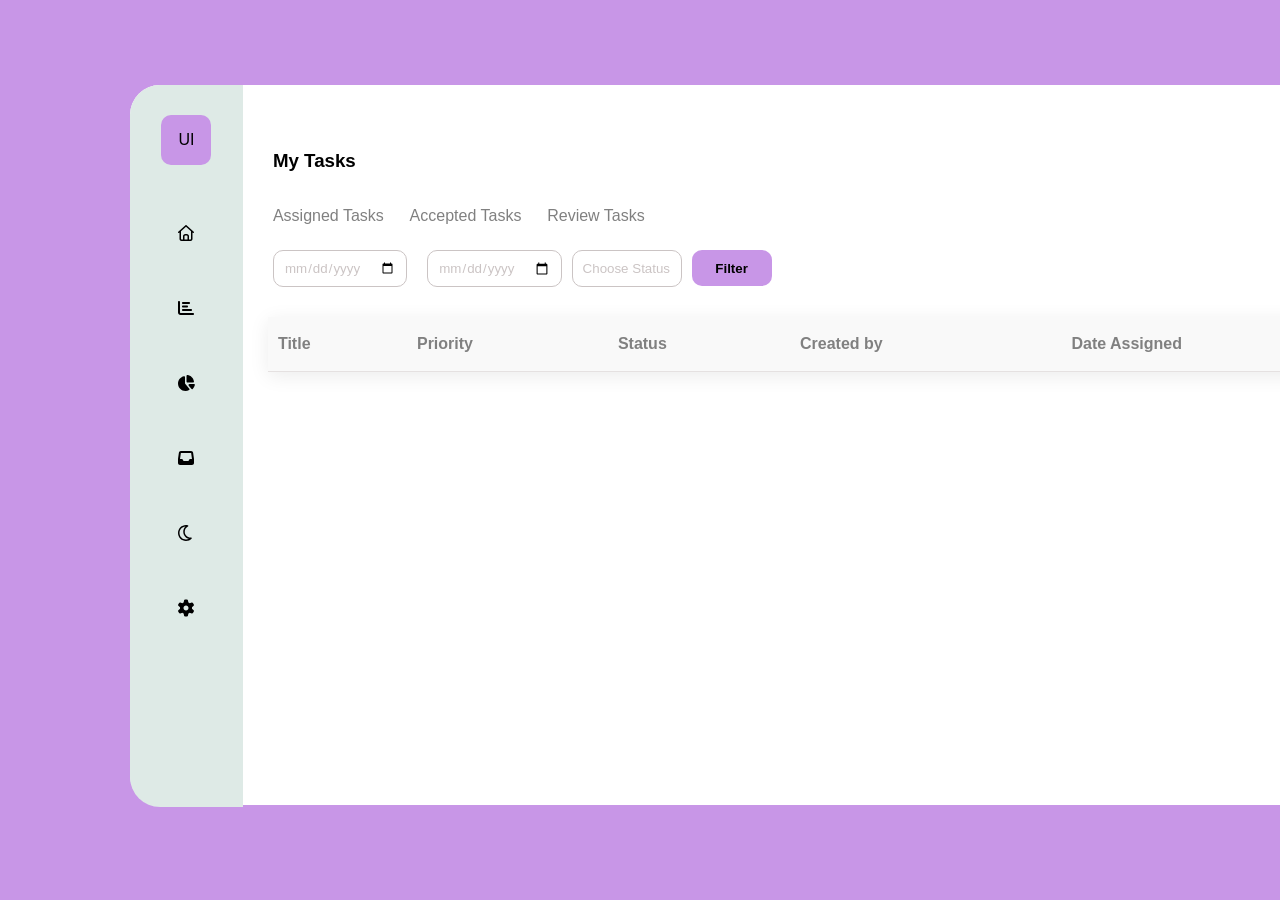
==== index.html @ 6ab1a795 "bbbbbbb" ====
<!DOCTYPE html>
<html lang="en">
<head>
    <meta charset="UTF-8">
    <meta name="viewport" content="width=device-width, initial-scale=1.0">
    <title>Document</title>
    <link rel="stylesheet" href="./assets/css/main.css">
    <script src="code.js" defer></script>
</head>
<body>

    <dialog id="modal">
        <h3>Create New Task</h3>

        <form action="#" method="DELETE">
                <input type="text" id="title" placeholder="Title">
            <small class="error" id="titleError"></small>

            <select class="priority-input" id="priority">
                <option selected value="">Choose Priority</option>
                <option value="Medium">Medium</option>
                <option value="High">High</option>
                <option value="Low">Low</option>
            </select>
            <small class="error" id="priorityError"></small>

            <select class="status-input" id="status">
                <option selected value="">Choose Status</option>
                <option value="Active">Active</option>
                <option value="Inactive">Inactive</option>
            </select>
            <small class="error" id="statusError"></small>

            <input type="text" id="createdBy" placeholder="Created by">
            <small class="error" id="createdByError"></small>

            <input type="date" id="dateAssigned">
            <small class="error" id="dateAssignedError"></small>

            <input type="date" id="dueDate">
            <small class="error" id="dueDateError"></small>

            <button id="addToTable" type="submit">Add Task</button>
            <button id="cancel">Cancel</button>
        </form>
    </dialog>

    <dialog id="deleteModal">
    <h3>si siguran</h3>
    <p class="delete-text">sve ce ode</p>

    <div class="delete-buttons">
        <button type="button" id="confirmDelete">delete</button>
        <button type="button" id="cancelDelete">cancel</button>
    </div>
</dialog>

    <main class="container">
        <aside class="sidebar">
            <div class="logo">
                <p>UI</p>
            </div>

            <div class="icons">
                <img class="home-picture" src="./assets/imgs/house-solid-full.svg" alt="home icon" />
                <img class="home-picture" src="./assets/imgs/chart-bar-solid-full.svg" alt="chart icon" />
                <img class="home-picture" src="./assets/imgs/chart-pie-solid-full.svg" alt="chart pie icon" />
                <img class="home-picture" src="./assets/imgs/inbox-solid-full.svg" alt="inbox icon" />
                <img class="home-picture" src="./assets/imgs/moon-regular-full.svg" alt="change theme icon" />
                <img class="home-picture" src="./assets/imgs/gear-solid-full.svg" alt="settings icon" />
            </div>
        </aside>

        <section class="page">
            <header class="search-and-notifications">
                <div class="search">
                    <img class="search-icon" src="assets/imgs/magnifying-glass-solid-full.svg" alt="search icon">
                </div>
                <div class="notification">
                    <img src="assets/imgs/bell-regular-full.svg" alt="notification icon">
                </div>
                <div class="profile">
                    <img src="assets/imgs/user-regular-full.svg" alt="profile icon">
                </div>
            </header>

            <section class="content">
                <h1 class="table-name">My Tasks</h1>

                <div class="tasks">
                    <div>Assigned Tasks</div>
                    <div>Accepted Tasks</div>
                    <div>Review Tasks</div>
                </div>

                <section class="button-section">
                    <div>
                        <section class="dates-and-status">
                            <div>
                                <input class="date" id="filterDateAssigned" type="date" />
                            </div>
                            <div class="second-date">
                                <input class="due-date" id="filterDueDate" type="date" />
                            </div>
                            <div>
                                <select class="status" id="filterStatus">
                                    <option selected value="">Choose Status</option>
                                    <option value="Active">Active</option>
                                    <option value="Inactive">Inactive</option>
                                </select>
                            </div>
                            <div>
                                <button class="filter" onclick="filterTasks()">Filter</button>
                            </div>
                        </section>
                    </div>

                    <div>
                        <div class="new-task">
                            <div>
                                <button class="new-task-button"><span class="plus-task">&plus;</span> Create New Task</button>
                            </div>
                        </div>
                    </div>
                </section>

                <section class="table-section">
                    <table id="taskTable">
                        <thead>
                            <tr>
                                <th>Title</th>
                                <th>Priority</th>
                                <th>Status</th>
                                <th>Created by</th>
                                <th>Date Assigned</th>
                                <th>Due Date</th>
                                <th></th>
                            </tr>
                        </thead>
                        <tbody></tbody>
                    </table>
                </section>

                <footer>
                    <div>
                        <p>Rows per page: </p>
                    </div>

                    <div>
                        <select class="page-number" id="rowsSelect">
                            <option selected value="5">5</option>
                            <option value="10">10</option>
                            <option value="20">15</option>
                        </select>
                    </div>

                    <div>
                        <p id="pageInfo">1-50 of 100</p>
                    </div>

                    <div>
                        <img class="arrows" id="prevPage" src="assets/imgs/angle-left-solid-full.svg" alt="">
                        <img class="arrows" id="nextPage" src="assets/imgs/angle-right-solid-full.svg" alt="">
                    </div>
                </footer>
            </section>
        </section>
    </main>

</body>
</html>
---- assets/css/main.css ----
* {
    margin: 0;
    padding: 0;
    border: 0;
    font-family: Arial;
}

body {
    background-color: #C896E7;
}

.container {
    width: 1600px;
    height: 80vh;
    background-color: #FFFFFF;
    margin-left: 130px;
    margin-top: 85px;
    border-radius: 30px;
    display: flex;
}

.sidebar {    
    background-color: rgb(222, 234, 230);
    border-top-left-radius: 30px;
    border-bottom-left-radius: 30px;

    width: 100px;
    height: 92%;

    padding: 30px 10px;
    display: flex;
    justify-content: flex-start;
    flex-direction: column;
    align-items: center;
}

.logo {
    width: 50px;
    height: 50px;
    background: #C896E7;
    border-radius: 10px;
    display: grid;
    
    place-items: center;
}

.home-picture {
    width: 20px;
    height: 20px;
    object-fit: contain;
}

.icons {   
    height: 450px;
    margin-top: 30px;
    display: flex;
    flex-direction: column;
    justify-content: space-around;   
}



.search-and-notifications {
    width: 100%;
    height: 10%;
    border-top-right-radius: 30px;
    border-bottom-right-radius: none;
    display: flex;
    flex-direction: row;
    justify-content: flex-end;
    align-items: center;  
}

.search {
    width: 30px;
    height: 30px;
    margin-right: 50px;
}

.search-icon {
    height: 100%;
}

.notification {
    width: 30px;
    height: 30px;
    margin-right: 50px;
}


.profile {
    width: 30px;
    height: 30px;
    margin-right: 50px;
}

.page {
    display: flex;
    flex-direction: column;
    width: 100%;
}

.content {
    background-color: #FFFFFF;
    height: 100%;
    border-bottom-right-radius: 30px;
}

.table-name {
    margin-left: 30px;
    margin-bottom: 35px;
}

.tasks {
    background-color: #FFFFFF;
    display: flex;
    flex-direction: row;
    width: 25%;
    justify-content: space-between;
    margin-left: 30px;
    color: gray;

}

.dates-and-status {
    display: flex;
    flex-direction: row;
    
    
    margin-top: 25px;
}

.date {
    margin-left: 30px;
    margin-right: 10px;
    appearance: none;
    border: 1px solid rgb(203, 196, 196);
    outline: 0;
    height: 35px;
    border-radius: 10px;
    padding-left: 10px;
    padding-right: 10px;
    color: rgb(203, 196, 196);
}
.due-date {
    margin-left: 10px;
    margin-right: 10px;
    appearance: none;
    border: 1px solid rgb(203, 196, 196);
    outline: 0;
    height: 35px;
    border-radius: 10px;
    padding-left: 10px;
    padding-right: 10px;
    color: rgb(203, 196, 196);
}

.status {
    appearance: none;
    border: 1px solid rgb(203, 196, 196);
    outline: 0;
    height: 37px;
    border-radius: 10px;
    padding-left: 10px;
    padding-right: 10px;
    background-color: #FFFFFF;
    color: rgb(203, 196, 196);
    margin-right: 10px;
}

.filter {
    background-color: #C896E7;
    height: 36px;
    width: 80px;
    border-radius: 10px;
    font-weight: bold;
}

.new-task {
    display: flex;
    flex-direction: row;

    width: 100%;
    justify-content:center;
    height: 50px;
    
    :hover {
        scale: 1.1;
        transition: 1s ease-in;
    }
}

.new-task-button {
    margin-top: 25px;
    width: max-content;
    min-width: 150px;
    padding-top: 10px;
    padding-bottom: 10px;
    margin-right: 30px;
    border-radius: 5px;
    background-color: rgb(222, 234, 230);
    font-weight: bold;
    cursor: pointer;

}

.filter {
    cursor: pointer;
}
.button-section {
    display: flex;
    flex-direction: row;
    justify-content: space-between;
    align-items: center;
}

.delete-icon {
    width: 20px;
    height: 20px;
    margin-left: 10px;
    cursor: pointer;
}

.plus-task {
    margin-right: 5px;
    
}

table, td, th {  
  
  text-align: left;
}

table {
  margin-top: 30px;
  border-collapse: collapse;
  width: 96%;
  border: none;
  box-shadow: 0 4px 20px rgba(0, 0, 0, 0.08);
  margin-left: 25px;
}

th, td {
  padding: 18px 10px;
  border: none;
  border-bottom: 1px solid rgb(229, 225, 225);
}

th {
    background-color: rgb(249, 249, 249);
    color: gray;
    
}

.table-icons{
    display: flex;
    flex-direction: row;
    color: aqua;
    width: 20px;
    
}

footer {
    display: flex;
    flex-direction: row;
    justify-content: end;
    margin-top: 20px;
    align-items: center;
    
}

.arrows {
    width: 24px;
    margin-left: 20px;
    margin-right: 20px;
}
.page-number{
      appearance: none;
    border: 1px solid rgb(203, 196, 196);
    outline: 0;
    height: 37px;
    border-radius: 10px;
    padding-left: 5px;
    padding-right: 60px;
    background-color: #FFFFFF;
    color: rgb(203, 196, 196);
    margin-right: 20px;
    margin-left: 20px;
}
.priority {
    color: red;
}

#modal, #deleteModal {
    position: fixed;
    top: 50%;
    left: 50%;
    transform: translate(-50%, -50%);
    margin: 0;

    width: 90%;
    max-width: 400px;
    padding: 24px;
    border: none;
    border-radius: 12px;
    box-shadow: 0 10px 30px rgba(0, 0, 0, 0.25);
}


#modal[open], #deleteModal[open] {
    display: flex;
    flex-direction: column;
    gap: 12px;
}

#modal::backdrop , #deleteModal::backdrop {
    background: rgba(0, 0, 0, 0.5);
}




form {
    display: flex;
    flex-direction: column;
    gap: 12px;
}

#modal input {
    padding: 10px;
    border: 1px solid rgb(166, 165, 165);
    font-size: 17px;
    margin-bottom: 10px;
    margin-top: 10px;
}

#modal button , #deleteModal button {
    padding: 10px;
    border: none;
    border-radius: 6px;
    cursor: pointer;
    margin-top: 10px;
}


.status-input, .priority-input {
    padding: 10px;
    border: 1px solid grey;
    font-size: 17px;
    background-color: #FFFFFF;
    margin-bottom: 10px;
    margin-top: 10px;
}


#modal .invalid {
    border: 1px solid red;
    background-color: #FFFF;
}

#modal .error {
    color: red;
    font-size: 13px;
    margin-top: -8px;
}

#modal .error:empty {
    display: none;
}

.delete-text {
    color: gray;}

.delete-buttons {
    display: flex;
    gap: 12px;
}

.delete-buttons button {
    flex: 1;
}

#confirmDelete {
    background-color: gray;
    color: #FFFFFF;
    font-weight: bold;
}

#cancelDelete {
    background-color: rgb(222, 234, 230);
}

.save-btn {
    background-color: #C896E7;
    color: #FFFFFF;
    font-weight: bold;
    padding: 5px 10px;
    cursor: pointer;
}

.cancel-btn {
    background-color: rgb(222, 234, 230);
    color: gray;
    font-weight: bold;
    padding: 5px 10px;
    cursor: pointer;
}
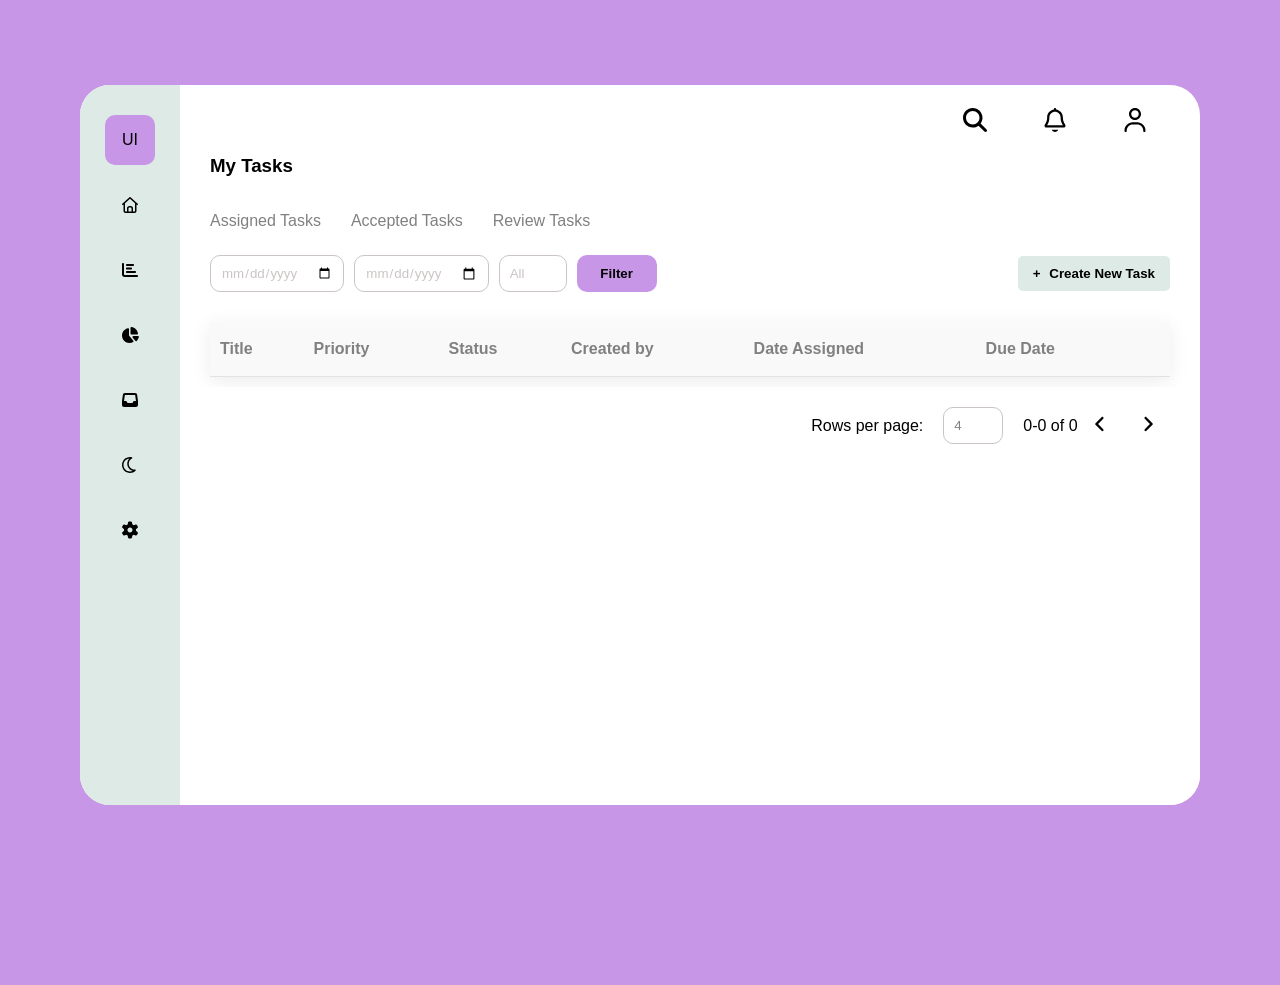
==== commit 1b8a34f9: "bbbbbbbbbbbbbbbbbbb" ====
--- a/index.html
+++ b/index.html
@@ -104,7 +104,7 @@
                             </div>
                             <div>
                                 <select class="status" id="filterStatus">
-                                    <option selected value="">Choose Status</option>
+                                    <option selected value="">All</option>
                                     <option value="Active">Active</option>
                                     <option value="Inactive">Inactive</option>
                                 </select>
@@ -148,9 +148,8 @@
 
                     <div>
                         <select class="page-number" id="rowsSelect">
-                            <option selected value="5">5</option>
-                            <option value="10">10</option>
-                            <option value="20">15</option>
+                            <option selected value="5">4</option>
+                            <option value="10">8</option>
                         </select>
                     </div>
 
--- a/assets/css/main.css
+++ b/assets/css/main.css
@@ -2,30 +2,32 @@
     margin: 0;
     padding: 0;
     border: 0;
+    box-sizing: border-box;
     font-family: Arial;
 }
 
 body {
     background-color: #C896E7;
+    min-height: 100vh;
 }
 
 .container {
-    width: 1600px;
-    height: 80vh;
-    background-color: #FFFFFF;
-    margin-left: 130px;
-    margin-top: 85px;
+    width: calc(100% - 160px);
+    max-width: 1600px;
+    min-height: 80vh;
+    background-color: #FFFFFF;
+    margin: 85px auto 40px;
     border-radius: 30px;
     display: flex;
 }
 
-.sidebar {    
+.sidebar {
     background-color: rgb(222, 234, 230);
     border-top-left-radius: 30px;
     border-bottom-left-radius: 30px;
 
     width: 100px;
-    height: 92%;
+    flex-shrink: 0;
 
     padding: 30px 10px;
     display: flex;
@@ -40,7 +42,6 @@
     background: #C896E7;
     border-radius: 10px;
     display: grid;
-    
     place-items: center;
 }
 
@@ -50,59 +51,51 @@
     object-fit: contain;
 }
 
-.icons {   
-    height: 450px;
+.icons {
     margin-top: 30px;
     display: flex;
     flex-direction: column;
-    justify-content: space-around;   
-}
-
-
+    gap: 45px;
+}
+
+.page {
+    display: flex;
+    flex-direction: column;
+    flex: 1;
+    min-width: 0;
+}
 
 .search-and-notifications {
     width: 100%;
-    height: 10%;
+    min-height: 70px;
     border-top-right-radius: 30px;
-    border-bottom-right-radius: none;
     display: flex;
     flex-direction: row;
     justify-content: flex-end;
-    align-items: center;  
-}
-
-.search {
-    width: 30px;
-    height: 30px;
-    margin-right: 50px;
-}
-
-.search-icon {
-    height: 100%;
-}
-
-.notification {
-    width: 30px;
-    height: 30px;
-    margin-right: 50px;
-}
-
-
+    align-items: center;
+    padding-right: 50px;
+    gap: 50px;
+}
+
+.search,
+.notification,
 .profile {
     width: 30px;
     height: 30px;
-    margin-right: 50px;
-}
-
-.page {
-    display: flex;
-    flex-direction: column;
-    width: 100%;
+}
+
+.search img,
+.notification img,
+.profile img {
+    width: 100%;
+    height: 100%;
+    object-fit: contain;
 }
 
 .content {
     background-color: #FFFFFF;
-    height: 100%;
+    flex: 1;
+    padding-bottom: 30px;
     border-bottom-right-radius: 30px;
 }
 
@@ -115,40 +108,37 @@
     background-color: #FFFFFF;
     display: flex;
     flex-direction: row;
-    width: 25%;
-    justify-content: space-between;
+    width: fit-content;
+    gap: 30px;
     margin-left: 30px;
     color: gray;
-
+}
+
+.button-section {
+    display: flex;
+    flex-direction: row;
+    flex-wrap: wrap;
+    justify-content: space-between;
+    align-items: center;
+    gap: 15px;
+    padding: 0 30px;
+    margin-top: 25px;
 }
 
 .dates-and-status {
     display: flex;
     flex-direction: row;
-    
-    
-    margin-top: 25px;
-}
-
-.date {
-    margin-left: 30px;
-    margin-right: 10px;
+    flex-wrap: wrap;
+    align-items: center;
+    gap: 10px;
+}
+
+.date,
+.due-date {
     appearance: none;
     border: 1px solid rgb(203, 196, 196);
     outline: 0;
-    height: 35px;
-    border-radius: 10px;
-    padding-left: 10px;
-    padding-right: 10px;
-    color: rgb(203, 196, 196);
-}
-.due-date {
-    margin-left: 10px;
-    margin-right: 10px;
-    appearance: none;
-    border: 1px solid rgb(203, 196, 196);
-    outline: 0;
-    height: 35px;
+    height: 37px;
     border-radius: 10px;
     padding-left: 10px;
     padding-right: 10px;
@@ -165,130 +155,141 @@
     padding-right: 10px;
     background-color: #FFFFFF;
     color: rgb(203, 196, 196);
-    margin-right: 10px;
 }
 
 .filter {
     background-color: #C896E7;
-    height: 36px;
+    height: 37px;
     width: 80px;
     border-radius: 10px;
     font-weight: bold;
+    cursor: pointer;
 }
 
 .new-task {
     display: flex;
     flex-direction: row;
-
-    width: 100%;
-    justify-content:center;
-    height: 50px;
-    
-    :hover {
-        scale: 1.1;
-        transition: 1s ease-in;
-    }
+    justify-content: flex-end;
+    align-items: center;
 }
 
 .new-task-button {
-    margin-top: 25px;
     width: max-content;
     min-width: 150px;
-    padding-top: 10px;
-    padding-bottom: 10px;
-    margin-right: 30px;
+    padding: 10px 15px;
     border-radius: 5px;
     background-color: rgb(222, 234, 230);
     font-weight: bold;
     cursor: pointer;
-
-}
-
-.filter {
-    cursor: pointer;
-}
-.button-section {
-    display: flex;
-    flex-direction: row;
-    justify-content: space-between;
-    align-items: center;
+    transition: transform 0.3s ease;
+}
+
+.new-task-button:hover {
+    transform: scale(1.05);
+}
+
+.plus-task {
+    margin-right: 5px;
+}
+
+.table-section {
+    padding: 30px 30px 10px;
+    overflow-x: auto;
+}
+
+table, td, th {
+    text-align: left;
+}
+
+table {
+    border-collapse: collapse;
+    width: 100%;
+    border: none;
+    box-shadow: 0 4px 20px rgba(0, 0, 0, 0.08);
+}
+
+th, td {
+    padding: 18px 10px;
+    border: none;
+    border-bottom: 1px solid rgb(229, 225, 225);
+}
+
+th {
+    background-color: rgb(249, 249, 249);
+    color: gray;
+    white-space: nowrap;
+}
+
+td input,
+td select {
+    width: 100%;
+    min-width: 90px;
+    padding: 6px;
+    border: 1px solid rgb(203, 196, 196);
+    border-radius: 6px;
+    font-size: 14px;
+    background-color: #FFFFFF;
+}
+
+td input[type="date"] {
+    min-width: 130px;
+}
+
+.table-icons {
+    display: flex;
+    flex-direction: row;
+    align-items: center;
+    gap: 12px;
+}
+
+.table-icons img {
+    width: 20px;
+    height: 20px;
+    object-fit: contain;
+    cursor: pointer;
 }
 
 .delete-icon {
     width: 20px;
     height: 20px;
-    margin-left: 10px;
-    cursor: pointer;
-}
-
-.plus-task {
-    margin-right: 5px;
-    
-}
-
-table, td, th {  
-  
-  text-align: left;
-}
-
-table {
-  margin-top: 30px;
-  border-collapse: collapse;
-  width: 96%;
-  border: none;
-  box-shadow: 0 4px 20px rgba(0, 0, 0, 0.08);
-  margin-left: 25px;
-}
-
-th, td {
-  padding: 18px 10px;
-  border: none;
-  border-bottom: 1px solid rgb(229, 225, 225);
-}
-
-th {
-    background-color: rgb(249, 249, 249);
-    color: gray;
-    
-}
-
-.table-icons{
-    display: flex;
-    flex-direction: row;
-    color: aqua;
-    width: 20px;
-    
+    cursor: pointer;
+}
+
+.priority {
+    color: red;
 }
 
 footer {
     display: flex;
     flex-direction: row;
-    justify-content: end;
+    justify-content: flex-end;
+    align-items: center;
+    flex-wrap: wrap;
     margin-top: 20px;
-    align-items: center;
-    
+    padding: 0 30px;
 }
 
 .arrows {
     width: 24px;
-    margin-left: 20px;
-    margin-right: 20px;
-}
-.page-number{
-      appearance: none;
+    height: 24px;
+    margin-left: 10px;
+    margin-right: 10px;
+    cursor: pointer;
+}
+
+.page-number {
+    appearance: none;
     border: 1px solid rgb(203, 196, 196);
     outline: 0;
     height: 37px;
     border-radius: 10px;
-    padding-left: 5px;
-    padding-right: 60px;
-    background-color: #FFFFFF;
-    color: rgb(203, 196, 196);
+    padding-left: 10px;
+    padding-right: 40px;
+    background-color: #FFFFFF;
+    color: gray;
     margin-right: 20px;
     margin-left: 20px;
-}
-.priority {
-    color: red;
+    cursor: pointer;
 }
 
 #modal, #deleteModal {
@@ -300,25 +301,23 @@
 
     width: 90%;
     max-width: 400px;
+    max-height: 90vh;
+    overflow-y: auto;
     padding: 24px;
     border: none;
     border-radius: 12px;
     box-shadow: 0 10px 30px rgba(0, 0, 0, 0.25);
 }
 
-
 #modal[open], #deleteModal[open] {
     display: flex;
     flex-direction: column;
     gap: 12px;
 }
 
-#modal::backdrop , #deleteModal::backdrop {
+#modal::backdrop, #deleteModal::backdrop {
     background: rgba(0, 0, 0, 0.5);
 }
-
-
-
 
 form {
     display: flex;
@@ -327,6 +326,7 @@
 }
 
 #modal input {
+    width: 100%;
     padding: 10px;
     border: 1px solid rgb(166, 165, 165);
     font-size: 17px;
@@ -334,7 +334,7 @@
     margin-top: 10px;
 }
 
-#modal button , #deleteModal button {
+#modal button, #deleteModal button {
     padding: 10px;
     border: none;
     border-radius: 6px;
@@ -342,8 +342,8 @@
     margin-top: 10px;
 }
 
-
 .status-input, .priority-input {
+    width: 100%;
     padding: 10px;
     border: 1px solid grey;
     font-size: 17px;
@@ -351,7 +351,6 @@
     margin-bottom: 10px;
     margin-top: 10px;
 }
-
 
 #modal .invalid {
     border: 1px solid red;
@@ -369,7 +368,8 @@
 }
 
 .delete-text {
-    color: gray;}
+    color: gray;
+}
 
 .delete-buttons {
     display: flex;
@@ -404,4 +404,4 @@
     font-weight: bold;
     padding: 5px 10px;
     cursor: pointer;
-}
+}
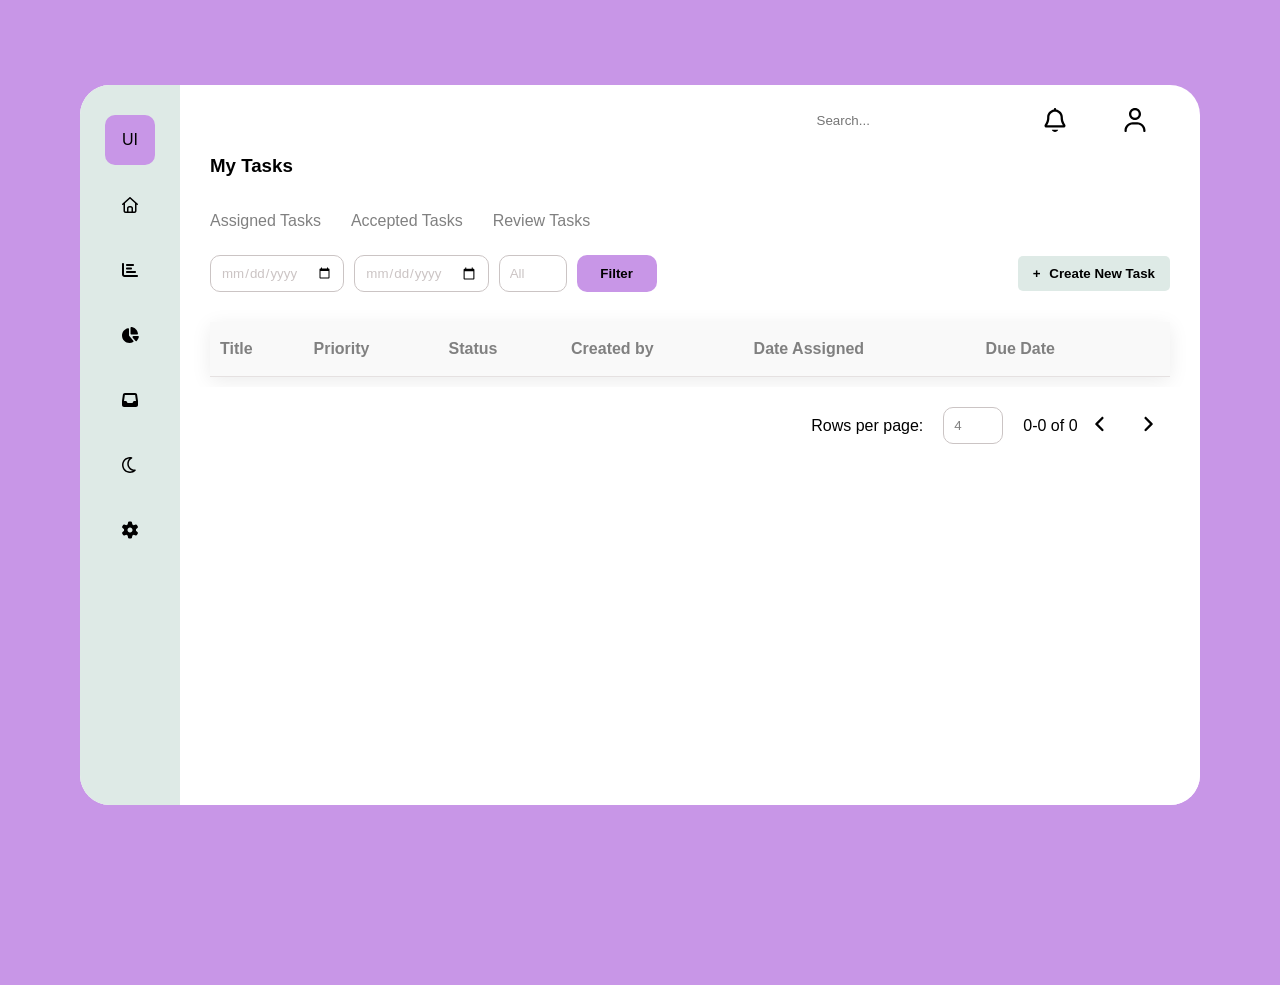
==== commit 845474c0: "dbsdb" ====
--- a/index.html
+++ b/index.html
@@ -5,7 +5,7 @@
     <meta name="viewport" content="width=device-width, initial-scale=1.0">
     <title>Document</title>
     <link rel="stylesheet" href="./assets/css/main.css">
-    <script src="code.js" defer></script>
+    <script src="script.js" defer></script>
 </head>
 <body>
 
@@ -73,8 +73,15 @@
 
         <section class="page">
             <header class="search-and-notifications">
-                <div class="search">
-                    <img class="search-icon" src="assets/imgs/magnifying-glass-solid-full.svg" alt="search icon">
+                <div class="">
+                    <form id="search-form" action="/search" method="GET">
+                        <div class="search-container" id="search-container">
+                        <input type="text" name="query" class="search-input" id="search-input" placeholder="Search..." autocomplete="off">
+                        <button type="button" class="search-btn" id="search-btn">
+                            <i class="fas fa-search"></i>
+                        </button>
+                        </div>
+                    </form>
                 </div>
                 <div class="notification">
                     <img src="assets/imgs/bell-regular-full.svg" alt="notification icon">
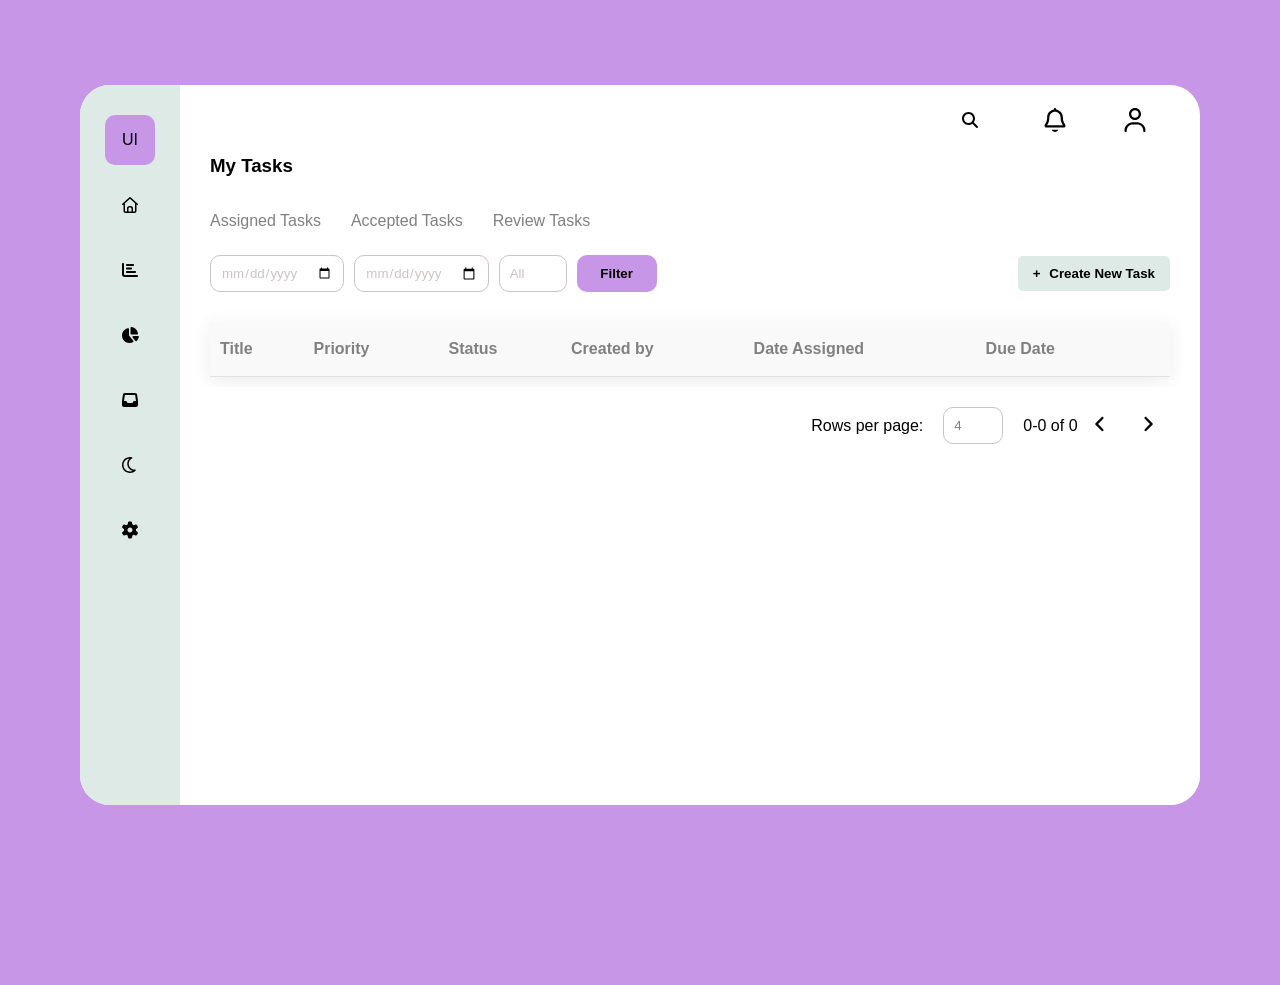
==== commit 8ee73428: "sagasga" ====
--- a/index.html
+++ b/index.html
@@ -12,8 +12,8 @@
     <dialog id="modal">
         <h3>Create New Task</h3>
 
-        <form action="#" method="DELETE">
-                <input type="text" id="title" placeholder="Title">
+        <form action="#">
+            <input type="text" id="title" placeholder="Title">
             <small class="error" id="titleError"></small>
 
             <select class="priority-input" id="priority">
@@ -41,19 +41,19 @@
             <small class="error" id="dueDateError"></small>
 
             <button id="addToTable" type="submit">Add Task</button>
-            <button id="cancel">Cancel</button>
+            <button id="cancel" type="button">Cancel</button>
         </form>
     </dialog>
 
     <dialog id="deleteModal">
-    <h3>si siguran</h3>
-    <p class="delete-text">sve ce ode</p>
+        <h3>si siguran</h3>
+        <p class="delete-text">sve ce ode</p>
 
-    <div class="delete-buttons">
-        <button type="button" id="confirmDelete">delete</button>
-        <button type="button" id="cancelDelete">cancel</button>
-    </div>
-</dialog>
+        <div class="delete-buttons">
+            <button type="button" id="confirmDelete">delete</button>
+            <button type="button" id="cancelDelete">cancel</button>
+        </div>
+    </dialog>
 
     <main class="container">
         <aside class="sidebar">
@@ -73,13 +73,15 @@
 
         <section class="page">
             <header class="search-and-notifications">
-                <div class="">
-                    <form id="search-form" action="/search" method="GET">
+                <div>
+                    <form id="search-form" action="#">
                         <div class="search-container" id="search-container">
-                        <input type="text" name="query" class="search-input" id="search-input" placeholder="Search..." autocomplete="off">
-                        <button type="button" class="search-btn" id="search-btn">
-                            <i class="fas fa-search"></i>
-                        </button>
+                            <input type="text" name="query" class="search-input" id="search-input" placeholder="Search..." autocomplete="off">
+
+                            <button type="button" class="search-btn" id="search-btn">
+
+                                <img src="./assets/imgs/magnifying-glass-solid-full.svg" alt="search icon">
+                            </button>
                         </div>
                     </form>
                 </div>
@@ -155,8 +157,8 @@
 
                     <div>
                         <select class="page-number" id="rowsSelect">
-                            <option selected value="5">4</option>
-                            <option value="10">8</option>
+                            <option selected value="4">4</option>
+                            <option value="8">8</option>
                         </select>
                     </div>
 
--- a/assets/css/main.css
+++ b/assets/css/main.css
@@ -77,14 +77,12 @@
     gap: 50px;
 }
 
-.search,
 .notification,
 .profile {
     width: 30px;
     height: 30px;
 }
 
-.search img,
 .notification img,
 .profile img {
     width: 100%;
@@ -404,4 +402,77 @@
     font-weight: bold;
     padding: 5px 10px;
     cursor: pointer;
+}
+
+/* ===== SEARCH BAR ===== */
+
+/* forma u headeru ne sme da ima gap od globalnog form pravila */
+#search-form {
+    display: block;
+}
+
+/* zatvoren: samo krug sa lupom */
+.search-container {
+    position: relative;
+    display: flex;
+    align-items: center;
+    width: 40px;
+    height: 40px;
+    border: 1px solid transparent;
+    border-radius: 20px;
+    overflow: hidden;
+    transition: width 0.4s ease, border-color 0.4s ease;
+}
+
+/* otvoren: siri se i dobija ivicu */
+.search-container.active {
+    width: 300px;
+    border-color: rgb(203, 196, 196);
+}
+
+.search-input {
+    background: transparent;
+    border: none;
+    outline: none;
+    width: 0;
+    padding: 0;
+    font-size: 16px;
+    color: #333;
+    opacity: 0;
+    transition: width 0.4s ease, padding 0.4s ease, opacity 0.4s ease;
+}
+
+.search-container.active .search-input {
+    width: 100%;
+    /* desno ostavljam mesta za dugme sa lupom */
+    padding: 0 45px 0 15px;
+    opacity: 1;
+}
+
+.search-btn {
+    background: none;
+    border: none;
+    cursor: pointer;
+    width: 38px;
+    height: 38px;
+    border-radius: 50%;
+    display: flex;
+    justify-content: center;
+    align-items: center;
+    position: absolute;
+    right: 0;
+    top: 50%;
+    transform: translateY(-50%);
+    transition: background-color 0.3s ease;
+}
+
+.search-btn:hover {
+    background-color: #f0f0f0;
+}
+
+/* slika lupe unutar dugmeta */
+.search-btn img {
+    width: 20px;
+    height: 20px;
+    object-fit: contain;
 }
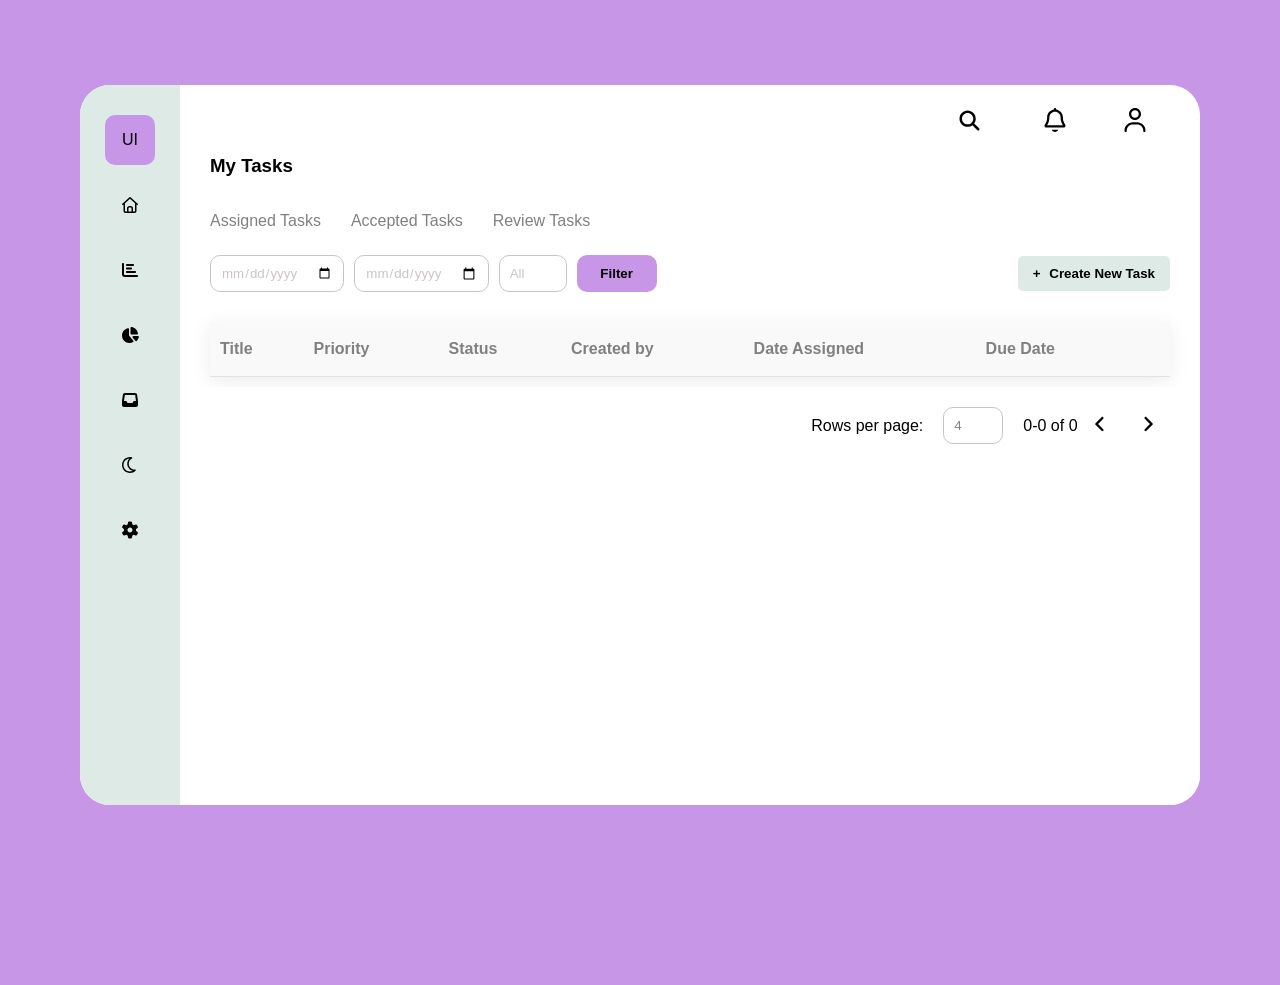
==== commit 88e6b2e4: "vvvvvvvfffgdsgdsg" ====
--- a/index.html
+++ b/index.html
@@ -66,7 +66,7 @@
                 <img class="home-picture" src="./assets/imgs/chart-bar-solid-full.svg" alt="chart icon" />
                 <img class="home-picture" src="./assets/imgs/chart-pie-solid-full.svg" alt="chart pie icon" />
                 <img class="home-picture" src="./assets/imgs/inbox-solid-full.svg" alt="inbox icon" />
-                <img class="home-picture" src="./assets/imgs/moon-regular-full.svg" alt="change theme icon" />
+                <img class="home-picture" id="theme-btn" src="./assets/imgs/moon-regular-full.svg" alt="change theme icon" />
                 <img class="home-picture" src="./assets/imgs/gear-solid-full.svg" alt="settings icon" />
             </div>
         </aside>
@@ -79,15 +79,30 @@
                             <input type="text" name="query" class="search-input" id="search-input" placeholder="Search..." autocomplete="off">
 
                             <button type="button" class="search-btn" id="search-btn">
-
-                                <img src="./assets/imgs/magnifying-glass-solid-full.svg" alt="search icon">
+                                <img class="search-icon" src="./assets/imgs/magnifying-glass-solid-full.svg" alt="search icon">
                             </button>
                         </div>
                     </form>
                 </div>
+
                 <div class="notification">
-                    <img src="assets/imgs/bell-regular-full.svg" alt="notification icon">
+                    <button class="notification-button" id="bell-btn" aria-haspopup="true" aria-expanded="false">
+                        <img class="notification-image" src="assets/imgs/bell-regular-full.svg" alt="notification icon">
+
+                    </button>
+
+                    <div class="notification-dropdown" id="dropdown-menu">
+                        <div class="dropdown-header">
+                            <span>Notifications</span>
+                        </div>
+                        <ul class="notification-list">
+                            <li class="unread">New comment on your post</li>
+                            <li>Your profile was updated</li>
+
+                        </ul>
+                    </div>
                 </div>
+
                 <div class="profile">
                     <img src="assets/imgs/user-regular-full.svg" alt="profile icon">
                 </div>
--- a/assets/css/main.css
+++ b/assets/css/main.css
@@ -49,6 +49,10 @@
     width: 20px;
     height: 20px;
     object-fit: contain;
+}
+
+#theme-btn {
+    cursor: pointer;
 }
 
 .icons {
@@ -404,14 +408,12 @@
     cursor: pointer;
 }
 
-/* ===== SEARCH BAR ===== */
-
-/* forma u headeru ne sme da ima gap od globalnog form pravila */
+
+
 #search-form {
     display: block;
 }
 
-/* zatvoren: samo krug sa lupom */
 .search-container {
     position: relative;
     display: flex;
@@ -424,7 +426,6 @@
     transition: width 0.4s ease, border-color 0.4s ease;
 }
 
-/* otvoren: siri se i dobija ivicu */
 .search-container.active {
     width: 300px;
     border-color: rgb(203, 196, 196);
@@ -444,7 +445,6 @@
 
 .search-container.active .search-input {
     width: 100%;
-    /* desno ostavljam mesta za dugme sa lupom */
     padding: 0 45px 0 15px;
     opacity: 1;
 }
@@ -453,8 +453,8 @@
     background: none;
     border: none;
     cursor: pointer;
-    width: 38px;
-    height: 38px;
+    width: 40px;
+    height: 40px;
     border-radius: 50%;
     display: flex;
     justify-content: center;
@@ -470,9 +470,178 @@
     background-color: #f0f0f0;
 }
 
-/* slika lupe unutar dugmeta */
 .search-btn img {
-    width: 20px;
-    height: 20px;
+    width: 30px;
+    height: 25px;
     object-fit: contain;
-}+}
+
+.search-container.has-query .search-btn {
+    background-color: #C896E7;
+}
+
+
+
+.notification {
+    position: relative;
+}
+
+.notification-button {
+    position: relative;
+    width: 100%;
+    height: 100%;
+    background: none;
+    border: none;
+    cursor: pointer;
+}
+
+
+.notification-dropdown {
+    display: none;
+    position: absolute;
+    right: 0;
+    top: 40px;
+    width: 280px;
+    background: white;
+    border: 1px solid #e2e8f0;
+    box-shadow: 0 4px 6px -1px rgba(0, 0, 0, 0.1);
+    z-index: 100;
+}
+
+.notification-dropdown.active {
+    display: block;
+}
+
+.dropdown-header {
+    display: flex;
+    justify-content: space-between;
+    padding: 10px 12px;
+    border-bottom: 1px solid #e2e8f0;
+    font-weight: bold;
+    font-size: 0.9rem;
+}
+
+.clear-all {
+    color: #C896E7;
+    font-size: 0.8rem;
+    cursor: pointer;
+}
+
+.notification-list {
+    list-style: none;
+    max-height: 250px;
+    overflow-y: auto;
+}
+
+.notification-list li {
+    padding: 10px 12px;
+    border-bottom: 1px solid #f1f5f9;
+    font-size: 0.85rem;
+}
+
+
+
+
+
+body.dark {
+    background-color: blueviolet;
+    color: #f1f1f1;
+
+    color-scheme: dark;
+}
+
+body.dark .container,
+body.dark .content,
+body.dark .tasks {
+    background-color: black;
+}
+
+body.dark .sidebar {
+    background-color: #424283;
+}
+
+body.dark img {
+    filter: invert(1);
+}
+
+
+body.dark table {
+    box-shadow: 0 4px 20px rgba(0, 0, 0, 0.4);
+}
+
+body.dark th {
+    background-color: #16163b;
+    color: #b5b5c3;
+}
+
+body.dark th,
+body.dark td {
+    border-bottom-color: #22224d;
+}
+
+
+body.dark .date,
+body.dark .due-date,
+body.dark .status,
+body.dark .page-number,
+body.dark td input,
+body.dark td select {
+    background-color: grey;
+    border-color: #868699;
+    color: #d6d6dc;
+}
+
+body.dark .new-task-button,
+body.dark .cancel-btn,
+body.dark #cancelDelete {
+    background-color: #3a3a4a;
+    color: #f1f1f1;
+}
+
+
+body.dark #modal,
+body.dark #deleteModal {
+    background-color: #2a2a3a;
+    color: #f1f1f1;
+}
+
+body.dark #modal input,
+body.dark .status-input,
+body.dark .priority-input {
+    background-color: #1e1e2a;
+    color: #f1f1f1;
+    border-color: #4a4a5a;
+}
+
+body.dark #modal .invalid {
+    background-color: #1e1e2a;
+    border-color: red;
+}
+
+body.dark .delete-text {
+    color: #b5b5c3;
+}
+
+
+body.dark .search-input {
+    color: #f1f1f1;
+}
+
+body.dark .search-container.active {
+    border-color: #4a4a5a;
+}
+
+body.dark .search-btn:hover {
+    background-color: #3a3a4a;
+}
+
+body.dark .notification-dropdown {
+    background: #2a2a3a;
+    border-color: #3a3a4a;
+}
+
+body.dark .dropdown-header,
+body.dark .notification-list li {
+    border-bottom-color: #3a3a4a;
+}
+
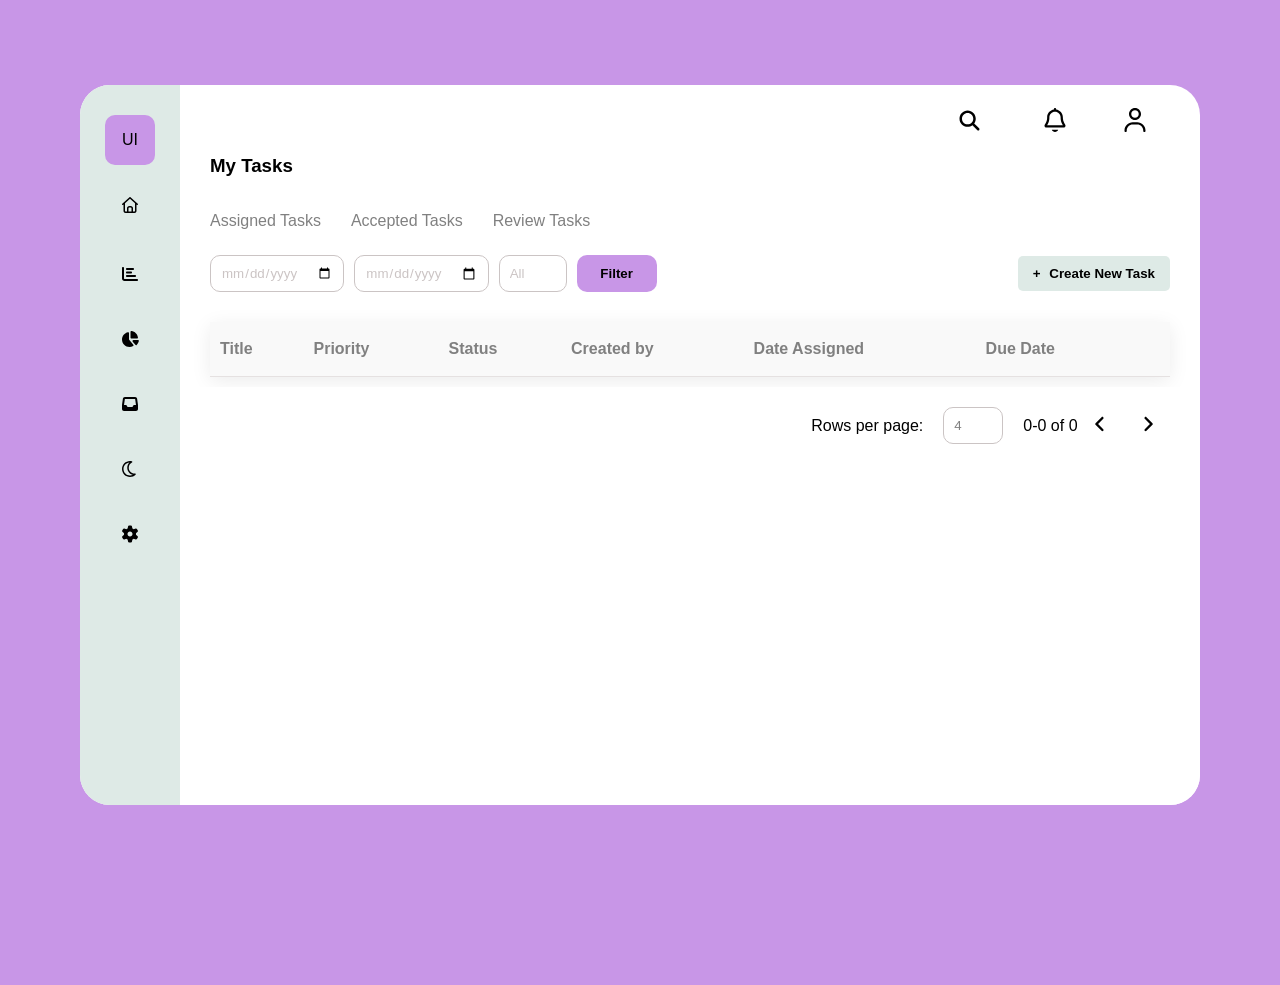
==== commit faa22ae2: "sdsdsdswqqqqvda" ====
--- a/index.html
+++ b/index.html
@@ -1,194 +1,252 @@
-<!DOCTYPE html>
+<!doctype html>
 <html lang="en">
-<head>
-    <meta charset="UTF-8">
-    <meta name="viewport" content="width=device-width, initial-scale=1.0">
+  <head>
+    <meta charset="UTF-8" />
+    <meta name="viewport" content="width=device-width, initial-scale=1.0" />
     <title>Document</title>
-    <link rel="stylesheet" href="./assets/css/main.css">
-    <script src="script.js" defer></script>
-</head>
-<body>
-
+    <link rel="stylesheet" href="./assets/css/main.css" />
+
+    <script src="./script.js" defer></script>
+    <script src="./sidebar.js" defer></script>
+    <script src="./header.js" defer></script>
+  </head>
+  <body>
     <dialog id="modal">
-        <h3>Create New Task</h3>
-
-        <form action="#">
-            <input type="text" id="title" placeholder="Title">
-            <small class="error" id="titleError"></small>
-
-            <select class="priority-input" id="priority">
-                <option selected value="">Choose Priority</option>
-                <option value="Medium">Medium</option>
-                <option value="High">High</option>
-                <option value="Low">Low</option>
-            </select>
-            <small class="error" id="priorityError"></small>
-
-            <select class="status-input" id="status">
-                <option selected value="">Choose Status</option>
-                <option value="Active">Active</option>
-                <option value="Inactive">Inactive</option>
-            </select>
-            <small class="error" id="statusError"></small>
-
-            <input type="text" id="createdBy" placeholder="Created by">
-            <small class="error" id="createdByError"></small>
-
-            <input type="date" id="dateAssigned">
-            <small class="error" id="dateAssignedError"></small>
-
-            <input type="date" id="dueDate">
-            <small class="error" id="dueDateError"></small>
-
-            <button id="addToTable" type="submit">Add Task</button>
-            <button id="cancel" type="button">Cancel</button>
-        </form>
+      <h3>Create New Task</h3>
+
+      <form action="#">
+        <input type="text" id="title" placeholder="Title" />
+        <small class="error" id="titleError"></small>
+
+        <select class="priority-input" id="priority">
+          <option selected value="">Choose Priority</option>
+          <option value="Medium">Medium</option>
+          <option value="High">High</option>
+          <option value="Low">Low</option>
+        </select>
+        <small class="error" id="priorityError"></small>
+
+        <select class="status-input" id="status">
+          <option selected value="">Choose Status</option>
+          <option value="Active">Active</option>
+          <option value="Inactive">Inactive</option>
+        </select>
+        <small class="error" id="statusError"></small>
+
+        <input type="text" id="createdBy" placeholder="Created by" />
+        <small class="error" id="createdByError"></small>
+
+        <input type="date" id="dateAssigned" />
+        <small class="error" id="dateAssignedError"></small>
+
+        <input type="date" id="dueDate" />
+        <small class="error" id="dueDateError"></small>
+
+        <button id="addToTable" type="submit">Add Task</button>
+        <button id="cancel" type="button">Cancel</button>
+      </form>
     </dialog>
 
     <dialog id="deleteModal">
-        <h3>si siguran</h3>
-        <p class="delete-text">sve ce ode</p>
-
-        <div class="delete-buttons">
-            <button type="button" id="confirmDelete">delete</button>
-            <button type="button" id="cancelDelete">cancel</button>
+      <h3>si siguran</h3>
+      <p class="delete-text">sve ce ode</p>
+
+      <div class="delete-buttons">
+        <button type="button" id="confirmDelete">delete</button>
+        <button type="button" id="cancelDelete">cancel</button>
+      </div>
+    </dialog>
+
+    <main class="container">
+      <!-- <aside class="sidebar"> -->
+      <!-- <div class="logo">
+          <p>UI</p>
         </div>
-    </dialog>
-
-    <main class="container">
-        <aside class="sidebar">
-            <div class="logo">
-                <p>UI</p>
-            </div>
-
-            <div class="icons">
-                <img class="home-picture" src="./assets/imgs/house-solid-full.svg" alt="home icon" />
-                <img class="home-picture" src="./assets/imgs/chart-bar-solid-full.svg" alt="chart icon" />
-                <img class="home-picture" src="./assets/imgs/chart-pie-solid-full.svg" alt="chart pie icon" />
-                <img class="home-picture" src="./assets/imgs/inbox-solid-full.svg" alt="inbox icon" />
-                <img class="home-picture" id="theme-btn" src="./assets/imgs/moon-regular-full.svg" alt="change theme icon" />
-                <img class="home-picture" src="./assets/imgs/gear-solid-full.svg" alt="settings icon" />
-            </div>
-        </aside>
-
-        <section class="page">
-            <header class="search-and-notifications">
-                <div>
-                    <form id="search-form" action="#">
-                        <div class="search-container" id="search-container">
-                            <input type="text" name="query" class="search-input" id="search-input" placeholder="Search..." autocomplete="off">
-
-                            <button type="button" class="search-btn" id="search-btn">
-                                <img class="search-icon" src="./assets/imgs/magnifying-glass-solid-full.svg" alt="search icon">
-                            </button>
-                        </div>
-                    </form>
-                </div>
-
-                <div class="notification">
-                    <button class="notification-button" id="bell-btn" aria-haspopup="true" aria-expanded="false">
-                        <img class="notification-image" src="assets/imgs/bell-regular-full.svg" alt="notification icon">
-
-                    </button>
-
-                    <div class="notification-dropdown" id="dropdown-menu">
-                        <div class="dropdown-header">
-                            <span>Notifications</span>
-                        </div>
-                        <ul class="notification-list">
-                            <li class="unread">New comment on your post</li>
-                            <li>Your profile was updated</li>
-
-                        </ul>
-                    </div>
-                </div>
-
-                <div class="profile">
-                    <img src="assets/imgs/user-regular-full.svg" alt="profile icon">
-                </div>
-            </header>
-
-            <section class="content">
-                <h1 class="table-name">My Tasks</h1>
-
-                <div class="tasks">
-                    <div>Assigned Tasks</div>
-                    <div>Accepted Tasks</div>
-                    <div>Review Tasks</div>
-                </div>
-
-                <section class="button-section">
-                    <div>
-                        <section class="dates-and-status">
-                            <div>
-                                <input class="date" id="filterDateAssigned" type="date" />
-                            </div>
-                            <div class="second-date">
-                                <input class="due-date" id="filterDueDate" type="date" />
-                            </div>
-                            <div>
-                                <select class="status" id="filterStatus">
-                                    <option selected value="">All</option>
-                                    <option value="Active">Active</option>
-                                    <option value="Inactive">Inactive</option>
-                                </select>
-                            </div>
-                            <div>
-                                <button class="filter" onclick="filterTasks()">Filter</button>
-                            </div>
-                        </section>
-                    </div>
-
-                    <div>
-                        <div class="new-task">
-                            <div>
-                                <button class="new-task-button"><span class="plus-task">&plus;</span> Create New Task</button>
-                            </div>
-                        </div>
-                    </div>
-                </section>
-
-                <section class="table-section">
-                    <table id="taskTable">
-                        <thead>
-                            <tr>
-                                <th>Title</th>
-                                <th>Priority</th>
-                                <th>Status</th>
-                                <th>Created by</th>
-                                <th>Date Assigned</th>
-                                <th>Due Date</th>
-                                <th></th>
-                            </tr>
-                        </thead>
-                        <tbody></tbody>
-                    </table>
-                </section>
-
-                <footer>
-                    <div>
-                        <p>Rows per page: </p>
-                    </div>
-
-                    <div>
-                        <select class="page-number" id="rowsSelect">
-                            <option selected value="4">4</option>
-                            <option value="8">8</option>
-                        </select>
-                    </div>
-
-                    <div>
-                        <p id="pageInfo">1-50 of 100</p>
-                    </div>
-
-                    <div>
-                        <img class="arrows" id="prevPage" src="assets/imgs/angle-left-solid-full.svg" alt="">
-                        <img class="arrows" id="nextPage" src="assets/imgs/angle-right-solid-full.svg" alt="">
-                    </div>
-                </footer>
-            </section>
+
+        <div class="icons">
+          <img
+            class="home-picture"
+            src="./assets/imgs/house-solid-full.svg"
+            alt="home icon"
+          />
+          <img
+            class="home-picture"
+            src="./assets/imgs/chart-bar-solid-full.svg"
+            alt="chart icon"
+          />
+          <img
+            class="home-picture"
+            src="./assets/imgs/chart-pie-solid-full.svg"
+            alt="chart pie icon"
+          />
+          <img
+            class="home-picture"
+            src="./assets/imgs/inbox-solid-full.svg"
+            alt="inbox icon"
+          />
+          <img
+            class="home-picture"
+            id="theme-btn"
+            src="./assets/imgs/moon-regular-full.svg"
+            alt="change theme icon"
+          />
+          <a href="settings.html" class="icon-link">
+            <img
+              class="home-picture"
+              src="./assets/imgs/gear-solid-full.svg"
+              alt="settings icon"
+            />
+          </a>
+        </div>
+      </aside> -->
+
+      <section class="page">
+        <!-- <header class="search-and-notifications">
+          <div>
+            <form id="search-form" action="#">
+              <div class="search-container" id="search-container">
+                <input
+                  type="text"
+                  name="query"
+                  class="search-input"
+                  id="search-input"
+                  placeholder="Search..."
+                  autocomplete="off"
+                />
+
+                <button type="button" class="search-btn" id="search-btn">
+                  <img
+                    class="search-icon"
+                    src="./assets/imgs/magnifying-glass-solid-full.svg"
+                    alt="search icon"
+                  />
+                </button>
+              </div>
+            </form>
+          </div>
+
+          <div class="notification">
+            <button
+              class="notification-button"
+              id="bell-btn"
+              aria-haspopup="true"
+              aria-expanded="false"
+            >
+              <img
+                class="notification-image"
+                src="assets/imgs/bell-regular-full.svg"
+                alt="notification icon"
+              />
+            </button>
+
+            <div class="notification-dropdown" id="dropdown-menu">
+              <div class="dropdown-header">
+                <span>Notifications</span>
+              </div>
+              <ul class="notification-list">
+                <li class="unread">New comment on your post</li>
+                <li>Your profile was updated</li>
+              </ul>
+            </div>
+          </div>
+
+          <div class="profile">
+            <img src="assets/imgs/user-regular-full.svg" alt="profile icon" />
+          </div>
+        </header> -->
+
+        <section class="content">
+          <h1 class="table-name">My Tasks</h1>
+
+          <div class="tasks">
+            <div>Assigned Tasks</div>
+            <div>Accepted Tasks</div>
+            <div>Review Tasks</div>
+          </div>
+
+          <section class="button-section">
+            <div>
+              <section class="dates-and-status">
+                <div>
+                  <input class="date" id="filterDateAssigned" type="date" />
+                </div>
+                <div class="second-date">
+                  <input class="due-date" id="filterDueDate" type="date" />
+                </div>
+                <div>
+                  <select class="status" id="filterStatus">
+                    <option selected value="">All</option>
+                    <option value="Active">Active</option>
+                    <option value="Inactive">Inactive</option>
+                  </select>
+                </div>
+                <div>
+                  <button class="filter" id="filterBtn">Filter</button>
+                </div>
+              </section>
+            </div>
+
+            <div>
+              <div class="new-task">
+                <div>
+                  <button class="new-task-button">
+                    <span class="plus-task">&plus;</span> Create New Task
+                  </button>
+                </div>
+              </div>
+            </div>
+          </section>
+
+          <section class="table-section">
+            <table id="taskTable">
+              <thead>
+                <tr>
+                  <th>Title</th>
+                  <th>Priority</th>
+                  <th>Status</th>
+                  <th>Created by</th>
+                  <th>Date Assigned</th>
+                  <th>Due Date</th>
+                  <th></th>
+                </tr>
+              </thead>
+              <tbody></tbody>
+            </table>
+          </section>
+
+          <footer>
+            <div>
+              <p>Rows per page:</p>
+            </div>
+
+            <div>
+              <select class="page-number" id="rowsSelect">
+                <option selected value="4">4</option>
+                <option value="8">8</option>
+              </select>
+            </div>
+
+            <div>
+              <p id="pageInfo">1-50 of 100</p>
+            </div>
+
+            <div>
+              <img
+                class="arrows"
+                id="prevPage"
+                src="assets/imgs/angle-left-solid-full.svg"
+                alt=""
+              />
+              <img
+                class="arrows"
+                id="nextPage"
+                src="assets/imgs/angle-right-solid-full.svg"
+                alt=""
+              />
+            </div>
+          </footer>
         </section>
+      </section>
     </main>
-
-</body>
-</html>+  </body>
+</html>
--- a/assets/css/main.css
+++ b/assets/css/main.css
@@ -1,584 +1,585 @@
 * {
-    margin: 0;
-    padding: 0;
-    border: 0;
-    box-sizing: border-box;
-    font-family: Arial;
+  margin: 0;
+  padding: 0;
+  border: 0;
+  box-sizing: border-box;
+  font-family: Arial;
 }
 
 body {
-    background-color: #C896E7;
-    min-height: 100vh;
+  background-color: #c896e7;
+  min-height: 100vh;
 }
 
 .container {
-    width: calc(100% - 160px);
-    max-width: 1600px;
-    min-height: 80vh;
-    background-color: #FFFFFF;
-    margin: 85px auto 40px;
-    border-radius: 30px;
-    display: flex;
+  width: calc(100% - 160px);
+  max-width: 1600px;
+  min-height: 80vh;
+  background-color: #ffffff;
+  margin: 85px auto 40px;
+  border-radius: 30px;
+  display: flex;
 }
 
 .sidebar {
-    background-color: rgb(222, 234, 230);
-    border-top-left-radius: 30px;
-    border-bottom-left-radius: 30px;
-
-    width: 100px;
-    flex-shrink: 0;
-
-    padding: 30px 10px;
-    display: flex;
-    justify-content: flex-start;
-    flex-direction: column;
-    align-items: center;
+  background-color: rgb(222, 234, 230);
+  border-top-left-radius: 30px;
+  border-bottom-left-radius: 30px;
+
+  width: 100px;
+  flex-shrink: 0;
+
+  padding: 30px 10px;
+  display: flex;
+  justify-content: flex-start;
+  flex-direction: column;
+  align-items: center;
 }
 
 .logo {
-    width: 50px;
-    height: 50px;
-    background: #C896E7;
-    border-radius: 10px;
-    display: grid;
-    place-items: center;
+  width: 50px;
+  height: 50px;
+  background: #c896e7;
+  border-radius: 10px;
+  display: grid;
+  place-items: center;
 }
 
 .home-picture {
-    width: 20px;
-    height: 20px;
-    object-fit: contain;
+  width: 20px;
+  height: 20px;
+  object-fit: contain;
 }
 
 #theme-btn {
-    cursor: pointer;
+  cursor: pointer;
 }
 
 .icons {
-    margin-top: 30px;
-    display: flex;
-    flex-direction: column;
-    gap: 45px;
+  margin-top: 30px;
+  display: flex;
+  flex-direction: column;
+  gap: 45px;
 }
 
 .page {
-    display: flex;
-    flex-direction: column;
-    flex: 1;
-    min-width: 0;
+  display: flex;
+  flex-direction: column;
+  flex: 1;
+  min-width: 0;
 }
 
 .search-and-notifications {
-    width: 100%;
-    min-height: 70px;
-    border-top-right-radius: 30px;
-    display: flex;
-    flex-direction: row;
-    justify-content: flex-end;
-    align-items: center;
-    padding-right: 50px;
-    gap: 50px;
+  min-height: 70px;
+  border-top-right-radius: 30px;
+  display: flex;
+  flex-direction: row;
+  justify-content: flex-end;
+  align-items: center;
+  padding-right: 50px;
+  gap: 50px;
 }
 
 .notification,
 .profile {
-    width: 30px;
-    height: 30px;
+  width: 30px;
+  height: 30px;
 }
 
 .notification img,
 .profile img {
-    width: 100%;
-    height: 100%;
-    object-fit: contain;
+  width: 100%;
+  height: 100%;
+  object-fit: contain;
 }
 
 .content {
-    background-color: #FFFFFF;
-    flex: 1;
-    padding-bottom: 30px;
-    border-bottom-right-radius: 30px;
+  background-color: #ffffff;
+  flex: 1;
+  padding-bottom: 30px;
+  border-bottom-right-radius: 30px;
 }
 
 .table-name {
-    margin-left: 30px;
-    margin-bottom: 35px;
+  margin-left: 30px;
+  margin-bottom: 35px;
 }
 
 .tasks {
-    background-color: #FFFFFF;
-    display: flex;
-    flex-direction: row;
-    width: fit-content;
-    gap: 30px;
-    margin-left: 30px;
-    color: gray;
+  background-color: #ffffff;
+  display: flex;
+  flex-direction: row;
+  width: fit-content;
+  gap: 30px;
+  margin-left: 30px;
+  color: gray;
 }
 
 .button-section {
-    display: flex;
-    flex-direction: row;
-    flex-wrap: wrap;
-    justify-content: space-between;
-    align-items: center;
-    gap: 15px;
-    padding: 0 30px;
-    margin-top: 25px;
+  display: flex;
+  flex-direction: row;
+  flex-wrap: wrap;
+  justify-content: space-between;
+  align-items: center;
+  gap: 15px;
+  padding: 0 30px;
+  margin-top: 25px;
 }
 
 .dates-and-status {
-    display: flex;
-    flex-direction: row;
-    flex-wrap: wrap;
-    align-items: center;
-    gap: 10px;
+  display: flex;
+  flex-direction: row;
+  flex-wrap: wrap;
+  align-items: center;
+  gap: 10px;
 }
 
 .date,
 .due-date {
-    appearance: none;
-    border: 1px solid rgb(203, 196, 196);
-    outline: 0;
-    height: 37px;
-    border-radius: 10px;
-    padding-left: 10px;
-    padding-right: 10px;
-    color: rgb(203, 196, 196);
+  appearance: none;
+  border: 1px solid rgb(203, 196, 196);
+  outline: 0;
+  height: 37px;
+  border-radius: 10px;
+  padding-left: 10px;
+  padding-right: 10px;
+  color: rgb(203, 196, 196);
 }
 
 .status {
-    appearance: none;
-    border: 1px solid rgb(203, 196, 196);
-    outline: 0;
-    height: 37px;
-    border-radius: 10px;
-    padding-left: 10px;
-    padding-right: 10px;
-    background-color: #FFFFFF;
-    color: rgb(203, 196, 196);
+  appearance: none;
+  border: 1px solid rgb(203, 196, 196);
+  outline: 0;
+  height: 37px;
+  border-radius: 10px;
+  padding-left: 10px;
+  padding-right: 10px;
+  background-color: #ffffff;
+  color: rgb(203, 196, 196);
 }
 
 .filter {
-    background-color: #C896E7;
-    height: 37px;
-    width: 80px;
-    border-radius: 10px;
-    font-weight: bold;
-    cursor: pointer;
+  background-color: #c896e7;
+  height: 37px;
+  width: 80px;
+  border-radius: 10px;
+  font-weight: bold;
+  cursor: pointer;
 }
 
 .new-task {
-    display: flex;
-    flex-direction: row;
-    justify-content: flex-end;
-    align-items: center;
+  display: flex;
+  flex-direction: row;
+  justify-content: flex-end;
+  align-items: center;
 }
 
 .new-task-button {
-    width: max-content;
-    min-width: 150px;
-    padding: 10px 15px;
-    border-radius: 5px;
-    background-color: rgb(222, 234, 230);
-    font-weight: bold;
-    cursor: pointer;
-    transition: transform 0.3s ease;
+  width: max-content;
+  min-width: 150px;
+  padding: 10px 15px;
+  border-radius: 5px;
+  background-color: rgb(222, 234, 230);
+  font-weight: bold;
+  cursor: pointer;
+  transition: transform 0.3s ease;
 }
 
 .new-task-button:hover {
-    transform: scale(1.05);
+  transform: scale(1.05);
 }
 
 .plus-task {
-    margin-right: 5px;
+  margin-right: 5px;
 }
 
 .table-section {
-    padding: 30px 30px 10px;
-    overflow-x: auto;
-}
-
-table, td, th {
-    text-align: left;
+  padding: 30px 30px 10px;
+  overflow-x: auto;
+}
+
+table,
+td,
+th {
+  text-align: left;
 }
 
 table {
-    border-collapse: collapse;
-    width: 100%;
-    border: none;
-    box-shadow: 0 4px 20px rgba(0, 0, 0, 0.08);
-}
-
-th, td {
-    padding: 18px 10px;
-    border: none;
-    border-bottom: 1px solid rgb(229, 225, 225);
+  border-collapse: collapse;
+  width: 100%;
+  border: none;
+  box-shadow: 0 4px 20px rgba(0, 0, 0, 0.08);
+}
+
+th,
+td {
+  padding: 18px 10px;
+  border: none;
+  border-bottom: 1px solid rgb(229, 225, 225);
 }
 
 th {
-    background-color: rgb(249, 249, 249);
-    color: gray;
-    white-space: nowrap;
+  background-color: rgb(249, 249, 249);
+  color: gray;
+  white-space: nowrap;
 }
 
 td input,
 td select {
-    width: 100%;
-    min-width: 90px;
-    padding: 6px;
-    border: 1px solid rgb(203, 196, 196);
-    border-radius: 6px;
-    font-size: 14px;
-    background-color: #FFFFFF;
+  width: 100%;
+  min-width: 90px;
+  padding: 6px;
+  border: 1px solid rgb(203, 196, 196);
+  border-radius: 6px;
+  font-size: 14px;
+  background-color: #ffffff;
 }
 
 td input[type="date"] {
-    min-width: 130px;
+  min-width: 130px;
 }
 
 .table-icons {
-    display: flex;
-    flex-direction: row;
-    align-items: center;
-    gap: 12px;
+  display: flex;
+  flex-direction: row;
+  align-items: center;
+  gap: 12px;
 }
 
 .table-icons img {
-    width: 20px;
-    height: 20px;
-    object-fit: contain;
-    cursor: pointer;
+  width: 20px;
+  height: 20px;
+  object-fit: contain;
+  cursor: pointer;
 }
 
 .delete-icon {
-    width: 20px;
-    height: 20px;
-    cursor: pointer;
+  width: 20px;
+  height: 20px;
+  cursor: pointer;
 }
 
 .priority {
-    color: red;
+  color: red;
 }
 
 footer {
-    display: flex;
-    flex-direction: row;
-    justify-content: flex-end;
-    align-items: center;
-    flex-wrap: wrap;
-    margin-top: 20px;
-    padding: 0 30px;
+  display: flex;
+  flex-direction: row;
+  justify-content: flex-end;
+  align-items: center;
+  flex-wrap: wrap;
+  margin-top: 20px;
+  padding: 0 30px;
 }
 
 .arrows {
-    width: 24px;
-    height: 24px;
-    margin-left: 10px;
-    margin-right: 10px;
-    cursor: pointer;
+  width: 24px;
+  height: 24px;
+  margin-left: 10px;
+  margin-right: 10px;
+  cursor: pointer;
 }
 
 .page-number {
-    appearance: none;
-    border: 1px solid rgb(203, 196, 196);
-    outline: 0;
-    height: 37px;
-    border-radius: 10px;
-    padding-left: 10px;
-    padding-right: 40px;
-    background-color: #FFFFFF;
-    color: gray;
-    margin-right: 20px;
-    margin-left: 20px;
-    cursor: pointer;
-}
-
-#modal, #deleteModal {
-    position: fixed;
-    top: 50%;
-    left: 50%;
-    transform: translate(-50%, -50%);
-    margin: 0;
-
-    width: 90%;
-    max-width: 400px;
-    max-height: 90vh;
-    overflow-y: auto;
-    padding: 24px;
-    border: none;
-    border-radius: 12px;
-    box-shadow: 0 10px 30px rgba(0, 0, 0, 0.25);
-}
-
-#modal[open], #deleteModal[open] {
-    display: flex;
-    flex-direction: column;
-    gap: 12px;
-}
-
-#modal::backdrop, #deleteModal::backdrop {
-    background: rgba(0, 0, 0, 0.5);
+  appearance: none;
+  border: 1px solid rgb(203, 196, 196);
+  outline: 0;
+  height: 37px;
+  border-radius: 10px;
+  padding-left: 10px;
+  padding-right: 40px;
+  background-color: #ffffff;
+  color: gray;
+  margin-right: 20px;
+  margin-left: 20px;
+  cursor: pointer;
+}
+
+#modal,
+#deleteModal {
+  position: fixed;
+  top: 50%;
+  left: 50%;
+  transform: translate(-50%, -50%);
+  margin: 0;
+
+  width: 90%;
+  max-width: 400px;
+  max-height: 90vh;
+  overflow-y: auto;
+  padding: 24px;
+  border: none;
+  border-radius: 12px;
+  box-shadow: 0 10px 30px rgba(0, 0, 0, 0.25);
+}
+
+#modal[open],
+#deleteModal[open] {
+  display: flex;
+  flex-direction: column;
+  gap: 12px;
+}
+
+#modal::backdrop,
+#deleteModal::backdrop {
+  background: rgba(0, 0, 0, 0.5);
 }
 
 form {
-    display: flex;
-    flex-direction: column;
-    gap: 12px;
+  display: flex;
+  flex-direction: column;
+  gap: 12px;
 }
 
 #modal input {
-    width: 100%;
-    padding: 10px;
-    border: 1px solid rgb(166, 165, 165);
-    font-size: 17px;
-    margin-bottom: 10px;
-    margin-top: 10px;
-}
-
-#modal button, #deleteModal button {
-    padding: 10px;
-    border: none;
-    border-radius: 6px;
-    cursor: pointer;
-    margin-top: 10px;
-}
-
-.status-input, .priority-input {
-    width: 100%;
-    padding: 10px;
-    border: 1px solid grey;
-    font-size: 17px;
-    background-color: #FFFFFF;
-    margin-bottom: 10px;
-    margin-top: 10px;
+  width: 100%;
+  padding: 10px;
+  border: 1px solid rgb(166, 165, 165);
+  font-size: 17px;
+  margin-bottom: 10px;
+  margin-top: 10px;
+}
+
+#modal button,
+#deleteModal button {
+  padding: 10px;
+  border: none;
+  border-radius: 6px;
+  cursor: pointer;
+  margin-top: 10px;
+}
+
+.status-input,
+.priority-input {
+  width: 100%;
+  padding: 10px;
+  border: 1px solid grey;
+  font-size: 17px;
+  background-color: #ffffff;
+  margin-bottom: 10px;
+  margin-top: 10px;
 }
 
 #modal .invalid {
-    border: 1px solid red;
-    background-color: #FFFF;
+  border: 1px solid red;
+  background-color: #ffff;
 }
 
 #modal .error {
-    color: red;
-    font-size: 13px;
-    margin-top: -8px;
+  color: red;
+  font-size: 13px;
+  margin-top: -8px;
 }
 
 #modal .error:empty {
-    display: none;
+  display: none;
 }
 
 .delete-text {
-    color: gray;
+  color: gray;
 }
 
 .delete-buttons {
-    display: flex;
-    gap: 12px;
+  display: flex;
+  gap: 12px;
 }
 
 .delete-buttons button {
-    flex: 1;
+  flex: 1;
 }
 
 #confirmDelete {
-    background-color: gray;
-    color: #FFFFFF;
-    font-weight: bold;
+  background-color: gray;
+  color: #ffffff;
+  font-weight: bold;
 }
 
 #cancelDelete {
-    background-color: rgb(222, 234, 230);
+  background-color: rgb(222, 234, 230);
 }
 
 .save-btn {
-    background-color: #C896E7;
-    color: #FFFFFF;
-    font-weight: bold;
-    padding: 5px 10px;
-    cursor: pointer;
+  background-color: #c896e7;
+  color: #ffffff;
+  font-weight: bold;
+  padding: 5px 10px;
+  cursor: pointer;
 }
 
 .cancel-btn {
-    background-color: rgb(222, 234, 230);
-    color: gray;
-    font-weight: bold;
-    padding: 5px 10px;
-    cursor: pointer;
-}
-
-
+  background-color: rgb(222, 234, 230);
+  color: gray;
+  font-weight: bold;
+  padding: 5px 10px;
+  cursor: pointer;
+}
 
 #search-form {
-    display: block;
+  display: block;
 }
 
 .search-container {
-    position: relative;
-    display: flex;
-    align-items: center;
-    width: 40px;
-    height: 40px;
-    border: 1px solid transparent;
-    border-radius: 20px;
-    overflow: hidden;
-    transition: width 0.4s ease, border-color 0.4s ease;
+  position: relative;
+  display: flex;
+  align-items: center;
+  width: 40px;
+  height: 40px;
+  border: 1px solid transparent;
+  border-radius: 20px;
+  overflow: hidden;
+  transition:
+    width 0.4s ease,
+    border-color 0.4s ease;
 }
 
 .search-container.active {
-    width: 300px;
-    border-color: rgb(203, 196, 196);
+  width: 300px;
+  border-color: rgb(203, 196, 196);
 }
 
 .search-input {
-    background: transparent;
-    border: none;
-    outline: none;
-    width: 0;
-    padding: 0;
-    font-size: 16px;
-    color: #333;
-    opacity: 0;
-    transition: width 0.4s ease, padding 0.4s ease, opacity 0.4s ease;
+  background: transparent;
+  border: none;
+  outline: none;
+  width: 0;
+  padding: 0;
+  font-size: 16px;
+  color: #333;
+  opacity: 0;
+  transition:
+    width 0.4s ease,
+    padding 0.4s ease,
+    opacity 0.4s ease;
 }
 
 .search-container.active .search-input {
-    width: 100%;
-    padding: 0 45px 0 15px;
-    opacity: 1;
+  width: 100%;
+  padding: 0 45px 0 15px;
+  opacity: 1;
 }
 
 .search-btn {
-    background: none;
-    border: none;
-    cursor: pointer;
-    width: 40px;
-    height: 40px;
-    border-radius: 50%;
-    display: flex;
-    justify-content: center;
-    align-items: center;
-    position: absolute;
-    right: 0;
-    top: 50%;
-    transform: translateY(-50%);
-    transition: background-color 0.3s ease;
+  background: none;
+  border: none;
+  cursor: pointer;
+  width: 40px;
+  height: 40px;
+  border-radius: 50%;
+  display: flex;
+  justify-content: center;
+  align-items: center;
+  position: absolute;
+  right: 0;
+  top: 50%;
+  transform: translateY(-50%);
+  transition: background-color 0.3s ease;
 }
 
 .search-btn:hover {
-    background-color: #f0f0f0;
+  background-color: #f0f0f0;
 }
 
 .search-btn img {
-    width: 30px;
-    height: 25px;
-    object-fit: contain;
+  width: 30px;
+  height: 25px;
+  object-fit: contain;
 }
 
 .search-container.has-query .search-btn {
-    background-color: #C896E7;
-}
-
-
+  background-color: #c896e7;
+}
 
 .notification {
-    position: relative;
+  position: relative;
 }
 
 .notification-button {
-    position: relative;
-    width: 100%;
-    height: 100%;
-    background: none;
-    border: none;
-    cursor: pointer;
-}
-
+  position: relative;
+  width: 100%;
+  height: 100%;
+  background: none;
+  border: none;
+  cursor: pointer;
+}
 
 .notification-dropdown {
-    display: none;
-    position: absolute;
-    right: 0;
-    top: 40px;
-    width: 280px;
-    background: white;
-    border: 1px solid #e2e8f0;
-    box-shadow: 0 4px 6px -1px rgba(0, 0, 0, 0.1);
-    z-index: 100;
+  display: none;
+  position: absolute;
+  right: 0;
+  top: 40px;
+  width: 280px;
+  background: white;
+  border: 1px solid #e2e8f0;
+  box-shadow: 0 4px 6px -1px rgba(0, 0, 0, 0.1);
+  z-index: 100;
 }
 
 .notification-dropdown.active {
-    display: block;
+  display: block;
 }
 
 .dropdown-header {
-    display: flex;
-    justify-content: space-between;
-    padding: 10px 12px;
-    border-bottom: 1px solid #e2e8f0;
-    font-weight: bold;
-    font-size: 0.9rem;
+  display: flex;
+  justify-content: space-between;
+  padding: 10px 12px;
+  border-bottom: 1px solid #e2e8f0;
+  font-weight: bold;
+  font-size: 0.9rem;
 }
 
 .clear-all {
-    color: #C896E7;
-    font-size: 0.8rem;
-    cursor: pointer;
+  color: #c896e7;
+  font-size: 0.8rem;
+  cursor: pointer;
 }
 
 .notification-list {
-    list-style: none;
-    max-height: 250px;
-    overflow-y: auto;
+  list-style: none;
+  max-height: 250px;
+  overflow-y: auto;
 }
 
 .notification-list li {
-    padding: 10px 12px;
-    border-bottom: 1px solid #f1f5f9;
-    font-size: 0.85rem;
-}
-
-
-
-
+  padding: 10px 12px;
+  border-bottom: 1px solid #f1f5f9;
+  font-size: 0.85rem;
+}
 
 body.dark {
-    background-color: blueviolet;
-    color: #f1f1f1;
-
-    color-scheme: dark;
+  background-color: blueviolet;
+  color: #f1f1f1;
+
+  color-scheme: dark;
 }
 
 body.dark .container,
 body.dark .content,
 body.dark .tasks {
-    background-color: black;
+  background-color: black;
 }
 
 body.dark .sidebar {
-    background-color: #424283;
+  background-color: #424283;
 }
 
 body.dark img {
-    filter: invert(1);
-}
-
+  filter: invert(1);
+}
 
 body.dark table {
-    box-shadow: 0 4px 20px rgba(0, 0, 0, 0.4);
+  box-shadow: 0 4px 20px rgba(0, 0, 0, 0.4);
 }
 
 body.dark th {
-    background-color: #16163b;
-    color: #b5b5c3;
+  background-color: #16163b;
+  color: #b5b5c3;
 }
 
 body.dark th,
 body.dark td {
-    border-bottom-color: #22224d;
-}
-
+  border-bottom-color: #22224d;
+}
 
 body.dark .date,
 body.dark .due-date,
@@ -586,62 +587,67 @@
 body.dark .page-number,
 body.dark td input,
 body.dark td select {
-    background-color: grey;
-    border-color: #868699;
-    color: #d6d6dc;
+  background-color: grey;
+  border-color: #868699;
+  color: #d6d6dc;
 }
 
 body.dark .new-task-button,
 body.dark .cancel-btn,
 body.dark #cancelDelete {
-    background-color: #3a3a4a;
-    color: #f1f1f1;
-}
-
+  background-color: #3a3a4a;
+  color: #f1f1f1;
+}
 
 body.dark #modal,
 body.dark #deleteModal {
-    background-color: #2a2a3a;
-    color: #f1f1f1;
+  background-color: #2a2a3a;
+  color: #f1f1f1;
 }
 
 body.dark #modal input,
 body.dark .status-input,
 body.dark .priority-input {
-    background-color: #1e1e2a;
-    color: #f1f1f1;
-    border-color: #4a4a5a;
+  background-color: #1e1e2a;
+  color: #f1f1f1;
+  border-color: #4a4a5a;
 }
 
 body.dark #modal .invalid {
-    background-color: #1e1e2a;
-    border-color: red;
+  background-color: #1e1e2a;
+  border-color: red;
 }
 
 body.dark .delete-text {
-    color: #b5b5c3;
-}
-
+  color: #b5b5c3;
+}
 
 body.dark .search-input {
-    color: #f1f1f1;
+  color: #f1f1f1;
 }
 
 body.dark .search-container.active {
-    border-color: #4a4a5a;
+  border-color: #4a4a5a;
 }
 
 body.dark .search-btn:hover {
-    background-color: #3a3a4a;
+  background-color: #3a3a4a;
 }
 
 body.dark .notification-dropdown {
-    background: #2a2a3a;
-    border-color: #3a3a4a;
+  background: #2a2a3a;
+  border-color: #3a3a4a;
 }
 
 body.dark .dropdown-header,
 body.dark .notification-list li {
-    border-bottom-color: #3a3a4a;
-}
-
+  border-bottom-color: #3a3a4a;
+}
+
+body.dark .settings-card {
+  box-shadow: 0 4px 20px rgba(0, 0, 0, 0.4);
+}
+
+body.dark .setting-row {
+  border-bottom-color: #22224d;
+}
